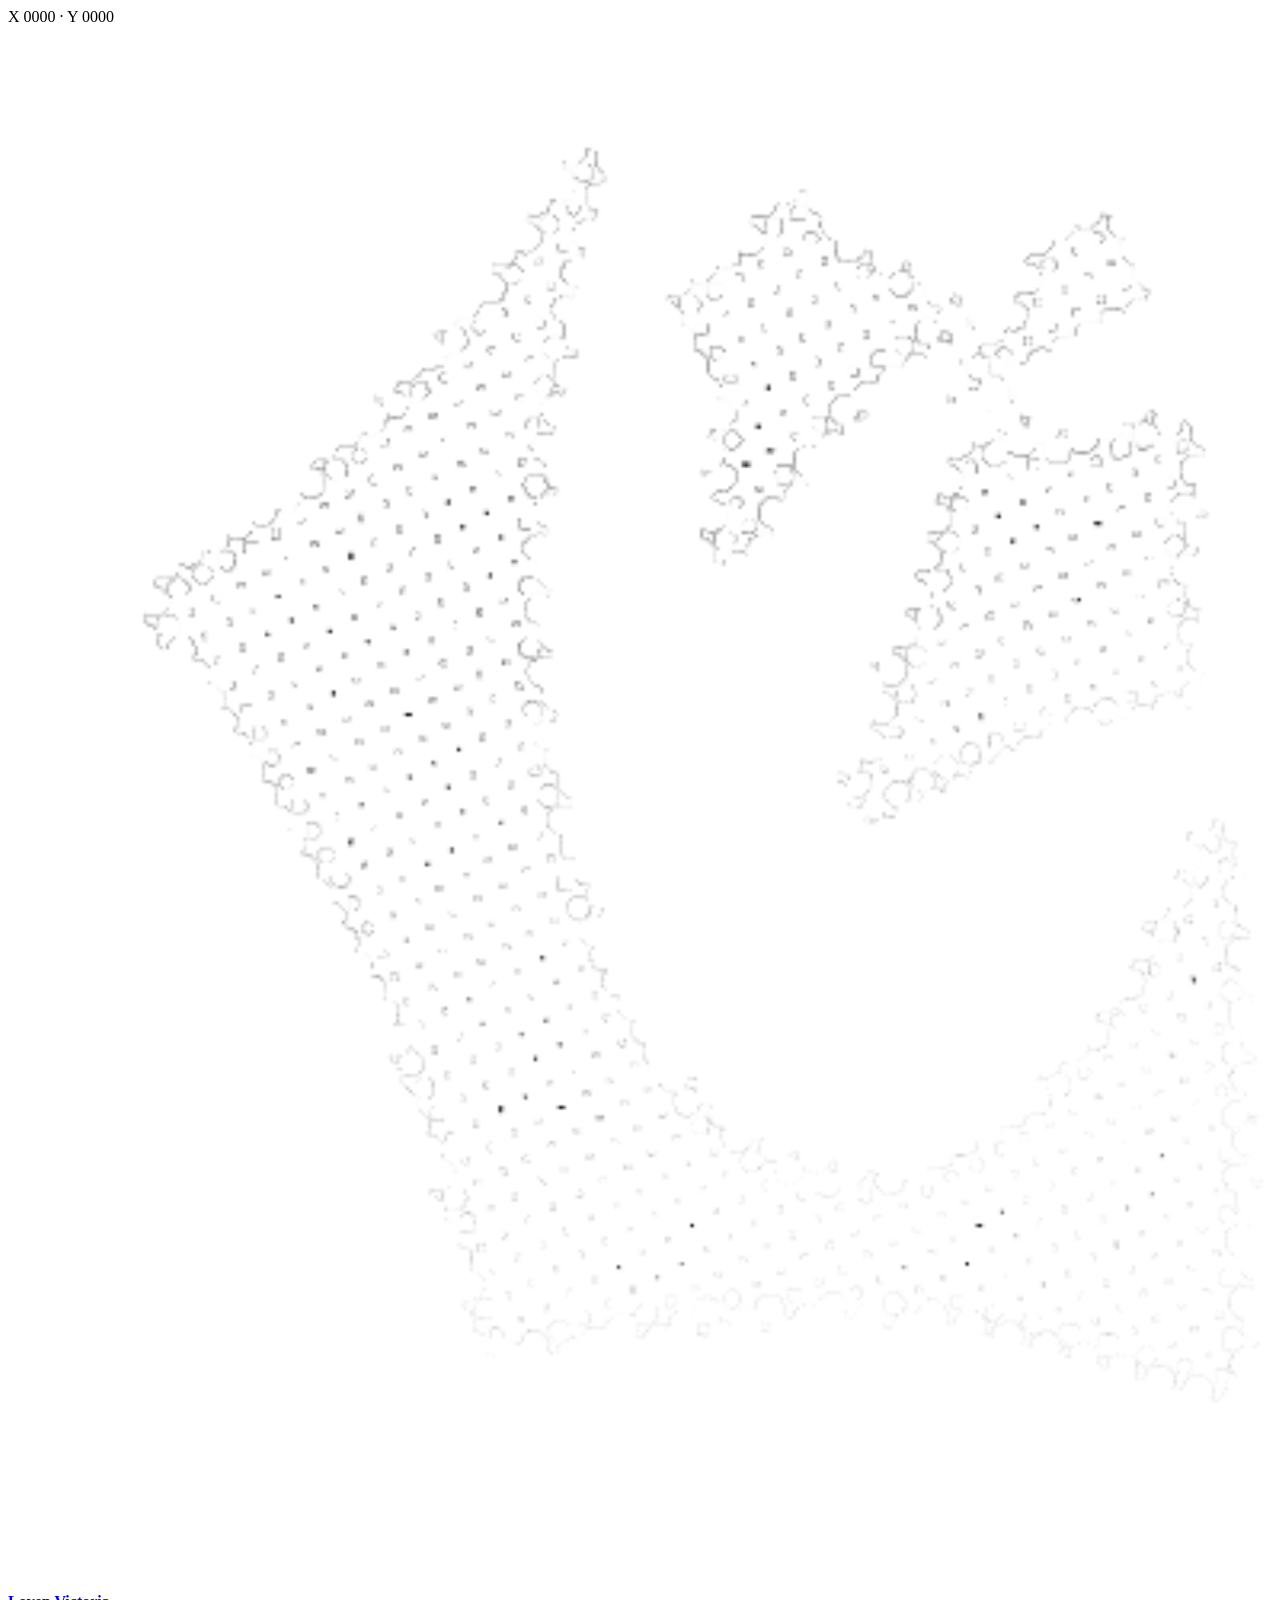
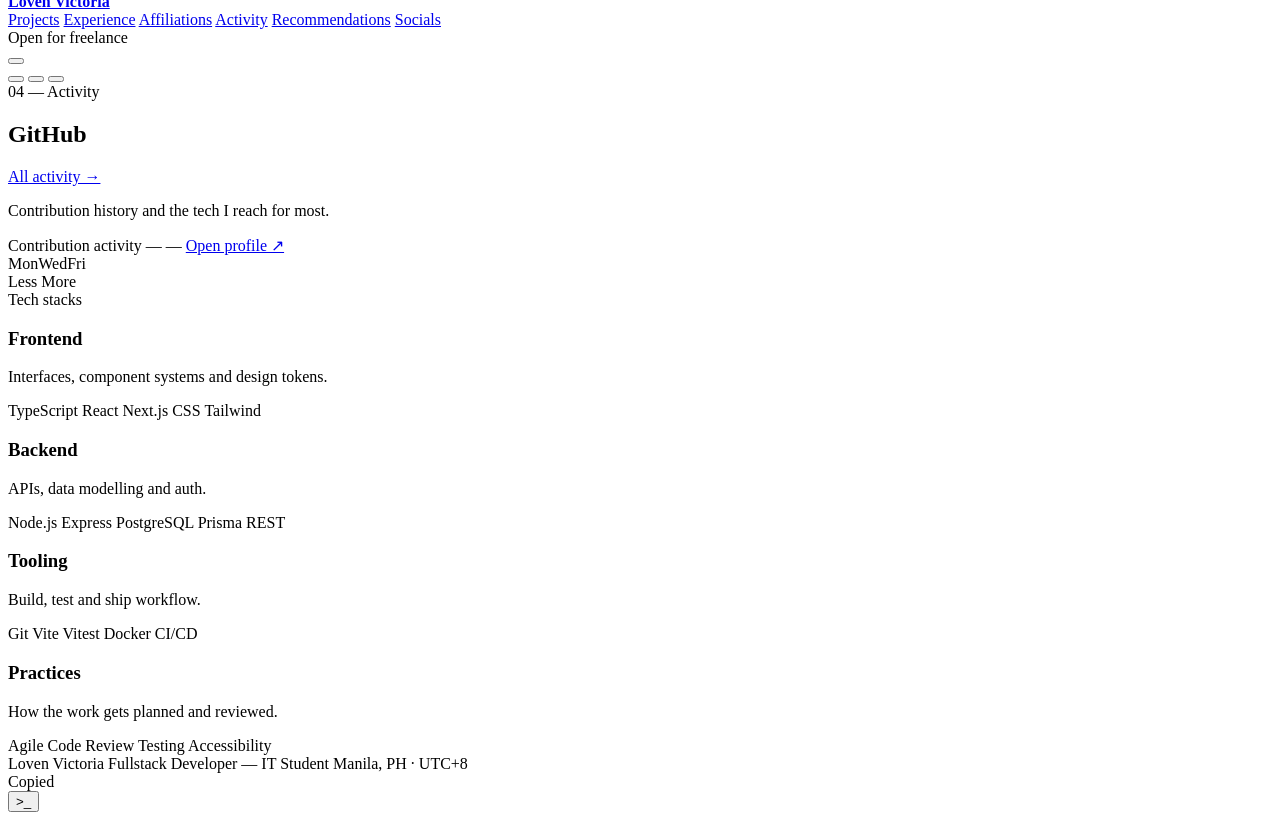
==== html/activity.html @ 8db8407f "lastest update (not stable)" ====
<!DOCTYPE html>
<html lang="en" data-t="dark">
  <head>
    <meta charset="utf-8" />
    <meta name="viewport" content="width=device-width, initial-scale=1, viewport-fit=cover" />
    <title>Activity — Loven Victoria</title>
    <meta name="description" content="GitHub contribution history and the stacks Loven Victoria reaches for." />
    <link
      href="https://fonts.googleapis.com/css2?family=Inter:wght@400;500&family=JetBrains+Mono:wght@400;500;700&family=Syne:wght@400;500;700&display=swap"
      rel="stylesheet"
    />
    <link rel="stylesheet" href="css/main.css" />
  </head>

  <body>
    <!-- Vertical guide lines + cursor crosshair -->
    <div id="gx"></div>
    <div id="gy"></div>
    <div id="ro">X 0000 · Y 0000</div>

    <!-- Sidebar -->
    <aside>
      <a class="brand" href="index.html" data-c aria-label="Home">
        <img class="logo" src="/public/img/logo-dark.png" alt="LogoniLoven">
        <b>Loven Victoria</b>
      </a>

      <nav class="menu" aria-label="Primary">
        <a href="projects.html" data-c><span>Projects</span></a>
        <a href="experience.html" data-c><span>Experience</span></a>
        <a href="affiliations.html" data-c><span>Affiliations</span></a>
        <a href="activity.html" data-c><span>Activity</span></a>
        <a href="recommendations.html" data-c><span>Recommendations</span></a>
        <a href="socials.html" data-c><span>Socials</span></a>
      </nav>

      <div class="side-b">
        <div class="st"><i></i>Open for freelance</div>
        <div class="side-r">
          <button id="mu" class="icon-button" type="button" aria-pressed="false" aria-label="Sound on" title="Sound on"></button>
          <div class="theme-options" role="group" aria-label="Theme">
            <button class="icon-button theme-option" type="button" data-theme="system" aria-pressed="true" aria-label="Use system theme" title="Use system theme"></button>
            <button class="icon-button theme-option" type="button" data-theme="light" aria-pressed="false" aria-label="Use light theme" title="Use light theme"></button>
            <button class="icon-button theme-option" type="button" data-theme="dark" aria-pressed="false" aria-label="Use dark theme" title="Use dark theme"></button>
          </div>
        </div>
      </div>
    </aside>

    <div id="rail"></div>

    <main>
      <div class="v v2"></div>

      <!-- Activity -->
      <section id="activity" class="sec">
        <span class="vt">04 — Activity</span>
        <div class="sec-h">
          <h2>GitHub</h2>
          <a class="al" href="https://github.com/llvss" target="_blank" rel="noopener" data-c>All activity →</a>
        </div>
        <p class="in">
          Contribution history and the tech I reach for most.
        </p>

        <div class="stats" style="padding-left: 0" id="gst"></div>

        <div class="gp">
          <div class="gh">
            <span>Contribution activity — <span id="gt">—</span></span>
            <a href="https://github.com/llvss" target="_blank" rel="noopener" data-c>Open profile ↗</a>
          </div>

          <div class="gs">
            <div class="gi">
              <div class="gm" id="gm"></div>
              <div class="gb">
                <div class="gd">
                  <span></span><span>Mon</span><span></span><span>Wed</span><span></span
                  ><span>Fri</span><span></span>
                </div>
                <div class="gc" id="gc"></div>
              </div>
              <div class="gl">
                <div class="sc">
                  <span class="lb">Less</span>
                  <i class="c"></i>
                  <i class="c l1"></i>
                  <i class="c l2"></i>
                  <i class="c l3"></i>
                  <i class="c l4"></i>
                  <span class="lb">More</span>
                </div>
              </div>
            </div>
          </div>
        </div>

        <div class="pn sk-pn">
          <span class="lb">Tech stacks</span>
          <div id="ts" class="ts">
            <div class="sk">
              <div class="hd">
                <h3>Frontend</h3>
                <p class="dm">Interfaces, component systems and design tokens.</p>
              </div>
              <div class="tg">
                <span class="tag">TypeScript</span>
                <span class="tag">React</span>
                <span class="tag">Next.js</span>
                <span class="tag">CSS</span>
                <span class="tag">Tailwind</span>
              </div>
            </div>

            <div class="sk">
              <div class="hd">
                <h3>Backend</h3>
                <p class="dm">APIs, data modelling and auth.</p>
              </div>
              <div class="tg">
                <span class="tag">Node.js</span>
                <span class="tag">Express</span>
                <span class="tag">PostgreSQL</span>
                <span class="tag">Prisma</span>
                <span class="tag">REST</span>
              </div>
            </div>

            <div class="sk">
              <div class="hd">
                <h3>Tooling</h3>
                <p class="dm">Build, test and ship workflow.</p>
              </div>
              <div class="tg">
                <span class="tag">Git</span>
                <span class="tag">Vite</span>
                <span class="tag">Vitest</span>
                <span class="tag">Docker</span>
                <span class="tag">CI/CD</span>
              </div>
            </div>

            <div class="sk">
              <div class="hd">
                <h3>Practices</h3>
                <p class="dm">How the work gets planned and reviewed.</p>
              </div>
              <div class="tg">
                <span class="tag">Agile</span>
                <span class="tag">Code Review</span>
                <span class="tag">Testing</span>
                <span class="tag">Accessibility</span>
              </div>
            </div>
          </div>
        </div>
      </section>
    </main>
    </main>

    <footer>
      <span>Loven Victoria</span>
      <span>Fullstack Developer — IT Student</span>
      <span>Manila, PH · UTC+8</span>
    </footer>

    <!-- UI overlays -->
    <div id="toast" role="status" aria-live="polite">Copied</div>
    <div id="tip"></div>
    <div id="glow" aria-hidden="true"></div>
    <div id="lens" aria-hidden="true"></div>

    <!-- Terminal -->
    <button
      id="term-launch"
      class="term-launch"
      type="button"
      aria-expanded="false"
      aria-controls="term"
      aria-label="Open terminal"
      title="Open terminal (Ctrl + `)"
    >&gt;_</button>

    <div id="term" class="term" hidden>
      <div class="term-window" role="dialog" aria-label="Terminal" aria-modal="false">
        <div class="term-bar" id="term-bar">
          <div class="term-dots">
            <button class="term-dot r" type="button" data-term="close" aria-label="Close terminal" title="Close">
              <svg viewBox="0 0 12 12" aria-hidden="true"><path d="M2.5 2.5 9.5 9.5M9.5 2.5 2.5 9.5"/></svg>
            </button>
            <button class="term-dot y" type="button" data-term="minimise" aria-label="Minimise terminal" title="Minimise">
              <svg viewBox="0 0 12 12" aria-hidden="true"><path d="M2.5 6h7"/></svg>
            </button>
            <button class="term-dot g" type="button" data-term="zoom" aria-pressed="false" aria-label="Zoom terminal" title="Zoom">
              <svg viewBox="0 0 12 12" aria-hidden="true"><path d="M4 2.5h5.5V8"/><path d="M8 4 3.5 8.5"/></svg>
            </button>
          </div>
          <span class="term-title" id="term-title">loven@loven: ~ — lvsh</span>
          <button class="term-bar-btn" type="button" data-term="clear">clear</button>
        </div>

        <div class="term-screen" id="term-screen" role="log" aria-live="polite" aria-label="Terminal output"></div>

        <form class="term-form" id="term-form" autocomplete="off">
          <label class="term-prompt" id="term-prompt" for="term-input">loven@loven ~ %</label>
          <input
            class="term-input"
            id="term-input"
            type="text"
            name="command"
            spellcheck="false"
            autocomplete="off"
            autocapitalize="off"
            autocorrect="off"
            aria-label="Terminal command"
          />
        </form>
      </div>
    </div>

    <script src="js/main.js"></script>
    <script src="js/terminal.js"></script>
  </body>
</html>
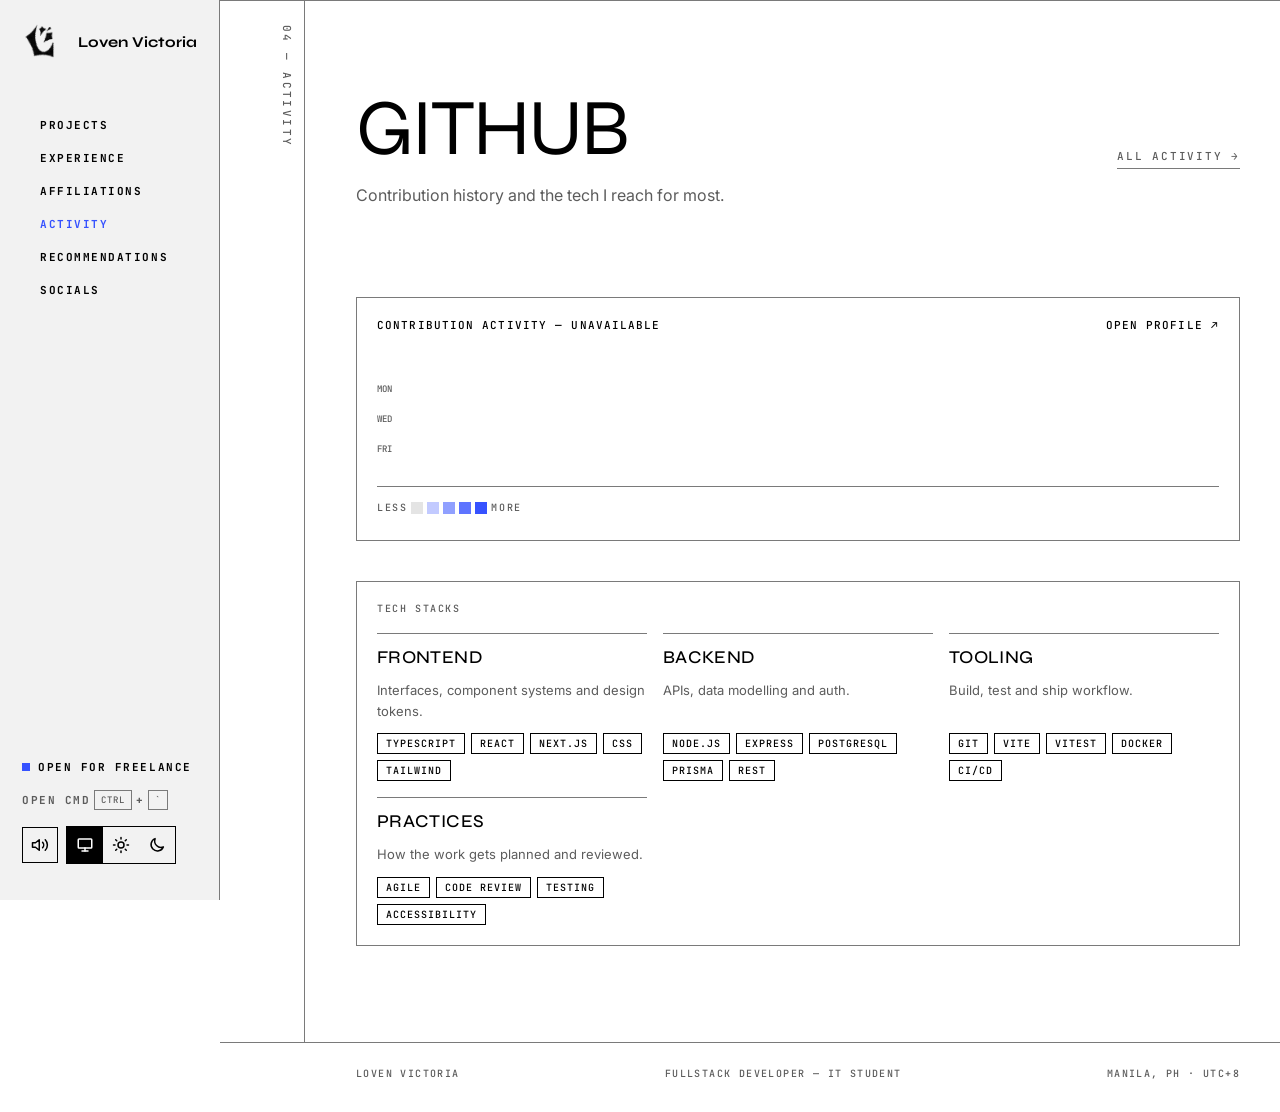
==== commit 8a012d3d: "Latest Update added responsive and other page" ====
--- a/html/activity.html
+++ b/html/activity.html
@@ -9,7 +9,7 @@
       href="https://fonts.googleapis.com/css2?family=Inter:wght@400;500&family=JetBrains+Mono:wght@400;500;700&family=Syne:wght@400;500;700&display=swap"
       rel="stylesheet"
     />
-    <link rel="stylesheet" href="css/main.css" />
+    <link rel="stylesheet" href="/css/main.css" />
   </head>
 
   <body>
@@ -20,7 +20,7 @@
 
     <!-- Sidebar -->
     <aside>
-      <a class="brand" href="index.html" data-c aria-label="Home">
+      <a class="brand" href="/index.html" data-c aria-label="Home">
         <img class="logo" src="/public/img/logo-dark.png" alt="LogoniLoven">
         <b>Loven Victoria</b>
       </a>
@@ -36,6 +36,11 @@
 
       <div class="side-b">
         <div class="st"><i></i>Open for freelance</div>
+
+        <button class="term-open" type="button" aria-expanded="false" aria-controls="term">
+          open cmd <span class="kbd">ctrl</span> + <span class="kbd">`</span>
+        </button>
+
         <div class="side-r">
           <button id="mu" class="icon-button" type="button" aria-pressed="false" aria-label="Sound on" title="Sound on"></button>
           <div class="theme-options" role="group" aria-label="Theme">
@@ -54,6 +59,7 @@
 
       <!-- Activity -->
       <section id="activity" class="sec">
+        <h1 class="vh">Activity — Loven Victoria</h1>
         <span class="vt">04 — Activity</span>
         <div class="sec-h">
           <h2>GitHub</h2>
@@ -100,10 +106,8 @@
           <span class="lb">Tech stacks</span>
           <div id="ts" class="ts">
             <div class="sk">
-              <div class="hd">
-                <h3>Frontend</h3>
-                <p class="dm">Interfaces, component systems and design tokens.</p>
-              </div>
+              <h3>Frontend</h3>
+              <p class="dm">Interfaces, component systems and design tokens.</p>
               <div class="tg">
                 <span class="tag">TypeScript</span>
                 <span class="tag">React</span>
@@ -114,10 +118,8 @@
             </div>
 
             <div class="sk">
-              <div class="hd">
-                <h3>Backend</h3>
-                <p class="dm">APIs, data modelling and auth.</p>
-              </div>
+              <h3>Backend</h3>
+              <p class="dm">APIs, data modelling and auth.</p>
               <div class="tg">
                 <span class="tag">Node.js</span>
                 <span class="tag">Express</span>
@@ -128,10 +130,8 @@
             </div>
 
             <div class="sk">
-              <div class="hd">
-                <h3>Tooling</h3>
-                <p class="dm">Build, test and ship workflow.</p>
-              </div>
+              <h3>Tooling</h3>
+              <p class="dm">Build, test and ship workflow.</p>
               <div class="tg">
                 <span class="tag">Git</span>
                 <span class="tag">Vite</span>
@@ -142,10 +142,8 @@
             </div>
 
             <div class="sk">
-              <div class="hd">
-                <h3>Practices</h3>
-                <p class="dm">How the work gets planned and reviewed.</p>
-              </div>
+              <h3>Practices</h3>
+              <p class="dm">How the work gets planned and reviewed.</p>
               <div class="tg">
                 <span class="tag">Agile</span>
                 <span class="tag">Code Review</span>
@@ -156,7 +154,6 @@
           </div>
         </div>
       </section>
-    </main>
     </main>
 
     <footer>
@@ -172,16 +169,6 @@
     <div id="lens" aria-hidden="true"></div>
 
     <!-- Terminal -->
-    <button
-      id="term-launch"
-      class="term-launch"
-      type="button"
-      aria-expanded="false"
-      aria-controls="term"
-      aria-label="Open terminal"
-      title="Open terminal (Ctrl + `)"
-    >&gt;_</button>
-
     <div id="term" class="term" hidden>
       <div class="term-window" role="dialog" aria-label="Terminal" aria-modal="false">
         <div class="term-bar" id="term-bar">
@@ -219,7 +206,7 @@
       </div>
     </div>
 
-    <script src="js/main.js"></script>
-    <script src="js/terminal.js"></script>
+    <script src="/js/main.js"></script>
+    <script src="/js/terminal.js"></script>
   </body>
 </html>
--- a/css/main.css
+++ b/css/main.css
@@ -0,0 +1,1695 @@
+﻿/* ==========================================================================
+   Tokens
+   ========================================================================== */
+/* Registered as <color> so the palette can actually be interpolated. Without
+   this, a custom property flips instantly and the theme change snaps. */
+@property --bg {
+  syntax: '<color>';
+  inherits: true;
+  initial-value: #000;
+}
+@property --ink {
+  syntax: '<color>';
+  inherits: true;
+  initial-value: #fff;
+}
+@property --dim {
+  syntax: '<color>';
+  inherits: true;
+  initial-value: #8c8c8c;
+}
+@property --line {
+  syntax: '<color>';
+  inherits: true;
+  initial-value: #8f8f8f;
+}
+@property --track-color {
+  syntax: '<color>';
+  inherits: true;
+  initial-value: #161616;
+}
+@property --side {
+  syntax: '<color>';
+  inherits: true;
+  initial-value: #111;
+}
+
+:root {
+  --bg: #000;
+  --ink: #fff;
+  --dim: #8c8c8c;
+  --line: #8f8f8f;
+  --track-color: #161616;
+  --blue: #3652ff;
+  --gutter-narrow: 48px;
+  --gutter-wide: 96px;
+  --sidebar-width: 220px;
+  --content-width: calc(100vw - var(--sidebar-width));
+  --side: #111;
+  --font-display: 'Syne', sans-serif;
+  --font-mono: 'JetBrains Mono', monospace;
+  --font-sans: 'Inter', sans-serif;
+}
+
+[data-t='light'] {
+  --bg: #fff;
+  --ink: #000;
+  --dim: #5c5c5c;
+  --line: #7a7a7a;
+  --track-color: #e4e4e4;
+  --side: #f2f2f2;
+}
+
+/* ==========================================================================
+   Base
+   ========================================================================== */
+/* Visible to screen readers, removed from the visual layout. Used for the
+   per-page <h1> on inner pages, where the large <h2> already carries the
+   visible page title. */
+.vh {
+  position: absolute;
+  width: 1px;
+  height: 1px;
+  margin: -1px;
+  padding: 0;
+  overflow: hidden;
+  clip-path: inset(50%);
+  white-space: nowrap;
+  border: 0;
+}
+* {
+  box-sizing: border-box;
+  margin: 0;
+  padding: 0;
+  border-radius: 0;
+}
+
+html {
+  scroll-behavior: smooth;
+}
+
+@media (prefers-reduced-motion: reduce) {
+  html {
+    scroll-behavior: auto;
+  }
+}
+
+body {
+  padding-left: var(--sidebar-width);
+  background: var(--bg);
+  color: var(--ink);
+  font: 400 16px/1.6 var(--font-sans);
+  overflow-x: hidden;
+}
+
+main {
+  position: relative;
+}
+
+a {
+  color: inherit;
+  text-decoration: none;
+}
+
+button {
+  font: inherit;
+  color: inherit;
+  background: none;
+  border: 0;
+  cursor: pointer;
+}
+
+:focus-visible {
+  outline: 2px solid var(--blue);
+  outline-offset: 2px;
+}
+
+section,
+footer {
+  scroll-margin-top: 0;
+}
+
+/* Vertical guide lines */
+.v {
+  position: absolute;
+  top: 0;
+  bottom: 0;
+  width: 1px;
+  background: var(--line);
+  z-index: 0;
+}
+
+.v2 { left: calc(var(--gutter-wide) - 12px); }
+
+/* ==========================================================================
+   Sidebar (fixed)
+   ========================================================================== */
+aside {
+  position: fixed;
+  left: 0;
+  top: 0;
+  bottom: 0;
+  width: var(--sidebar-width);
+  z-index: 20;
+  background: var(--side);
+  border-right: 1px solid var(--line);
+  padding: 22px 22px 36px;
+  display: flex;
+  flex-direction: column;
+  overflow-y: auto;
+}
+
+.brand {
+  display: flex;
+  align-items: center;
+  gap: 16px;
+}
+
+.mark {
+  width: 40px;
+  height: 40px;
+  flex: none;
+  border: 2px solid var(--ink);
+  display: flex;
+  align-items: center;
+  justify-content: center;
+  font: 700 16px var(--font-display);
+}
+  
+.logo {
+  width: 40px;
+  height: 40px;
+  flex: none;
+}
+
+.brand b {
+  font: 700 15px/1.1 var(--font-display);
+}
+
+.menu {
+  margin-top: 50px;
+  display: flex;
+  flex-direction: column;
+  gap: 8px;
+}
+
+.menu a {
+  display: flex;
+  justify-content: space-between;
+  align-items: center;
+  height: 25px;
+  padding: 0 18px;
+  font: 700 11px var(--font-mono);
+  letter-spacing: 0.14em;
+  text-transform: uppercase;
+}
+
+.menu a:hover {
+  color: var(--blue);
+}
+
+/* Current page, set by spy() in main.js. */
+.menu a.on,
+.mnav-list a.on {
+  color: var(--blue);
+}
+
+.side-b {
+  margin-top: auto;
+  display: flex;
+  flex-direction: column;
+  gap: 16px;
+}
+
+.st {
+  display: flex;
+  align-items: center;
+  gap: 8px;
+  font: 700 11px var(--font-mono);
+  letter-spacing: 0.14em;
+  text-transform: uppercase;
+}
+
+.st i {
+  width: 8px;
+  height: 8px;
+  background: var(--blue);
+}
+
+.side-r {
+  display: flex;
+  align-items: center;
+  gap: 8px;
+}
+
+.theme-options {
+  display: flex;
+  border: 1px solid var(--ink);
+}
+
+.theme-options .icon-button {
+  border: 0;
+}
+
+/* .theme-option + .theme-option {
+  border-left: 1px solid var(--ink);
+} */
+
+.icon-button {
+  width: 36px;
+  height: 36px;
+  border: 1px solid var(--ink);
+  display: grid;
+  place-items: center;
+  flex: none;
+}
+
+.icon-button:hover,
+.icon-button:focus-visible {
+  background: var(--ink);
+  color: var(--bg);
+}
+
+.theme-option.is-active {
+  background: var(--ink);
+  color: var(--bg);
+}
+
+.icon-button svg {
+  width: 18px;
+  height: 18px;
+  fill: none;
+  stroke: currentColor;
+  stroke-linecap: round;
+  stroke-linejoin: round;
+  stroke-width: 2;
+}
+
+/* ==========================================================================
+   Overlays: progress rail, crosshair, readout, toast
+   ========================================================================== */
+#rail {
+  position: fixed;
+  top: 0;
+  left: var(--sidebar-width);
+  right: 0;
+  height: 2px;
+  background: var(--blue);
+  z-index: 21;
+  transform: scaleX(0);
+  transform-origin: left;
+}
+
+#gx,
+#gy {
+  position: fixed;
+  background: var(--blue);
+  z-index: 15;
+  pointer-events: none;
+  display: none;
+}
+
+#gx {
+  left: 0;
+  right: 0;
+  height: 1px;
+}
+
+#gy {
+  top: 0;
+  bottom: 0;
+  width: 1px;
+}
+
+#ro {
+  position: fixed;
+  left: calc(var(--sidebar-width) + 24px);
+  bottom: 14px;
+  z-index: 16;
+  font: 500 10px var(--font-mono);
+  letter-spacing: 0.1em;
+  color: var(--dim);
+  display: none;
+}
+
+#toast {
+  position: fixed;
+  right: 24px;
+  bottom: 24px;
+  z-index: 50;
+  background: var(--ink);
+  color: var(--bg);
+  padding: 14px 20px;
+  font: 700 11px var(--font-mono);
+  letter-spacing: 0.1em;
+  text-transform: uppercase;
+  display: none;
+}
+
+#toast.show {
+  display: block;
+}
+
+/* ==========================================================================
+   Shared components
+   ========================================================================== */
+.b {
+  display: inline-block;
+  border: 1px solid var(--ink);
+  background: var(--bg);
+  color: var(--ink);
+  padding: 14px 22px;
+  font: 500 12px var(--font-mono);
+  letter-spacing: 0.12em;
+  text-transform: uppercase;
+}
+
+.b:hover {
+  background: var(--ink);
+  color: var(--bg);
+}
+
+.b.p {
+  background: var(--blue);
+  border-color: var(--blue);
+  color: #fff;
+}
+
+.b.p:hover {
+  background: var(--ink);
+  border-color: var(--ink);
+  color: var(--bg);
+}
+
+.tag {
+  display: inline-block;
+  border: 1px solid currentColor;
+  padding: 3px 8px;
+  font: 500 10px var(--font-mono);
+  letter-spacing: 0.1em;
+  text-transform: uppercase;
+}
+
+.lb {
+  font: 500 10px var(--font-mono);
+  letter-spacing: 0.16em;
+  text-transform: uppercase;
+  color: var(--dim);
+}
+
+/* ==========================================================================
+   Hero
+   ========================================================================== */
+#home {
+  position: relative;
+  min-height: 100vh;
+  padding-top: 0;
+  display: flex;
+  flex-direction: column;
+  /* The hero is a single bottom-anchored block, so the page height (and every
+     section below it) is unchanged from the previous two-block layout. */
+  justify-content: flex-end;
+  z-index: 1;
+}
+
+#dz {
+  position: absolute;
+  right: 0;
+  top: 0;
+  width: 58%;
+  height: 100%;
+  z-index: 0;
+}
+
+.bot {
+  position: relative;
+  z-index: 2;
+  padding: 0 0 0 40px;
+}
+
+.name {
+  width: fit-content;
+  font: 400 clamp(44px, calc(var(--content-width) * 0.094), 140px) / 1 var(--font-display);
+  text-transform: uppercase;
+  letter-spacing: -0.025em;
+}
+
+.sub {
+  margin: 6px 0 12px 4px;
+  font: 500 12px var(--font-mono);
+  letter-spacing: 0.16em;
+}
+
+.sub a:hover {
+  text-decoration: underline;
+}
+
+/* Hero description, sitting under the subtitle. */
+.desc {
+  margin: 0 0 26px 4px;
+  font-size: 17px;
+  max-width: 38ch;
+  color: var(--dim);
+}
+
+.desc strong {
+  color: var(--ink);
+  font-weight: 500;
+}
+
+.row {
+  display: flex;
+  gap: 12px;
+  flex-wrap: wrap;
+  margin-left: 2px;
+}
+
+.stats {
+  position: relative;
+  display: flex;
+  padding: 0 0 0 40px;
+  margin: 48px 0 0;
+  overflow-x: auto;
+  padding-bottom: 1px;
+}
+
+.stats::before {
+  content: '';
+  position: absolute;
+  left: 0;
+  right: 0;
+  top: 50%;
+  height: 1px;
+  background: var(--line);
+}
+
+.stat {
+  position: relative;
+  background: var(--bg);
+  border: 1px solid var(--line);
+  padding: 12px 22px;
+  margin-right: 16px;
+  min-width: 126px;
+  flex: none;
+}
+
+.stat b {
+  display: block;
+  font: 500 30px/1.1 var(--font-display);
+}
+
+.stat span {
+  font: 500 9px var(--font-mono);
+  letter-spacing: 0.16em;
+  text-transform: uppercase;
+  color: var(--dim);
+}
+
+#home .stats {
+  margin-left: -40px;
+  padding-left: 80px;
+  margin-bottom: 32px;
+}
+
+/* ==========================================================================
+   Sections
+   ========================================================================== */
+.sec {
+  position: relative;
+  z-index: 1;
+  border-top: 1px solid var(--line);
+  padding: 88px 40px 96px calc(var(--gutter-wide) + 40px);
+}
+
+.vt {
+  position: absolute;
+  top: 24px;
+  left: calc(var(--gutter-narrow) + 12px);
+  writing-mode: vertical-rl;
+  font: 500 11px var(--font-mono);
+  letter-spacing: 0.22em;
+  text-transform: uppercase;
+  color: var(--dim);
+}
+
+h2 {
+  font: 400 clamp(40px, calc(var(--content-width) * 0.075), 104px) / 1 var(--font-display);
+  text-transform: uppercase;
+  letter-spacing: -0.025em;
+}
+
+.in {
+  margin: 14px 0 44px;
+  max-width: 52ch;
+  color: var(--dim);
+}
+
+/* Section header row: title on the left, "view all" text link on the right */
+.sec-h {
+  display: flex;
+  align-items: flex-end;
+  justify-content: space-between;
+  gap: 24px;
+  flex-wrap: wrap;
+}
+
+.al {
+  flex: none;
+  display: inline-block;
+  border-bottom: 1px solid var(--line);
+  padding-bottom: 5px;
+  font: 500 11px var(--font-mono);
+  letter-spacing: 0.16em;
+  text-transform: uppercase;
+  color: var(--dim);
+  white-space: nowrap;
+  transition: color 0.2s, border-color 0.2s;
+}
+
+.al:hover,
+.al:focus-visible {
+  color: var(--ink);
+  border-color: var(--ink);
+}
+
+/* ==========================================================================
+   Projects (bento)
+   ========================================================================== */
+.bx {
+  position: relative;
+  background: var(--bg);
+  border: 1px solid var(--line);
+  padding: 20px;
+  display: flex;
+  flex-direction: column;
+  gap: 10px;
+}
+
+.bx:hover {
+  background: var(--ink);
+  color: var(--bg);
+}
+
+.bx .mt {
+  display: flex;
+  justify-content: space-between;
+  font: 500 10px var(--font-mono);
+  letter-spacing: 0.16em;
+}
+
+.bx h3 {
+  font: 500 22px/1.1 var(--font-display);
+  text-transform: uppercase;
+  letter-spacing: 0.02em;
+}
+
+.bx p {
+  font-size: 14px;
+  opacity: 0.8;
+}
+
+.bx img {
+  width: 100%;
+  height: 220px;
+  object-fit: cover;
+  object-position: top;
+}
+
+.big {
+  flex: 1;
+  margin-top: auto;
+  font: 400 clamp(90px, calc(var(--content-width) * 0.15), 220px) / 0.85 var(--font-display);
+  -webkit-text-stroke: 1px currentColor;
+  color: transparent;
+  display: flex;
+  align-items: flex-end;
+}
+
+.sm .big {
+  display: none;
+}
+
+.tg {
+  display: flex;
+  gap: 6px;
+  flex-wrap: wrap;
+}
+
+.lk {
+  display: flex;
+  gap: 16px;
+  font: 500 11px var(--font-mono);
+  letter-spacing: 0.12em;
+  text-transform: uppercase;
+}
+
+.lk a:hover {
+  text-decoration: underline;
+}
+
+.bento {
+  display: grid;
+  grid-template-columns: 7fr 5fr;
+  gap: 16px;
+}
+
+.lg2 {
+  min-height: 560px;
+}
+
+.col {
+  display: grid;
+  gap: 16px;
+  grid-template-rows: auto auto;
+}
+
+/* The full Projects listing. Uses the same ruled-row pattern as Affiliations
+   (.ls + .pj) rather than cards, so all ten entries read as one even list:
+   the row height is driven by the content, and every column stays aligned
+   across rows because the grid columns are shared. */
+.pj {
+  display: grid;
+  grid-template-columns: 72px minmax(0, 1fr) minmax(0, 1.3fr) auto;
+  gap: 24px;
+  align-items: baseline;
+  border-top: 1px solid var(--line);
+  padding: 26px 16px;
+  margin: 0 -16px;
+}
+
+.pj:hover {
+  background: var(--ink);
+  color: var(--bg);
+}
+
+/* .tag draws its border with currentColor, so recolouring the text is enough
+   to flip the whole chip on hover. */
+.pj:hover .dm,
+.pj:hover .y,
+.pj:hover .tag {
+  color: var(--bg);
+}
+
+.pj .n {
+  font: 400 40px/1 var(--font-display);
+  -webkit-text-stroke: 1px currentColor;
+  color: transparent;
+}
+
+.pj h3 {
+  font: 500 22px/1.15 var(--font-display);
+  text-transform: uppercase;
+}
+
+.pj .dm {
+  font-size: 14px;
+}
+
+.pj .y {
+  font: 500 12px var(--font-mono);
+  letter-spacing: 0.12em;
+  color: var(--dim);
+}
+
+/* Tags live in their own column so they line up down the whole list. */
+.pj .tg {
+  align-self: start;
+}
+
+.pair {
+  display: grid;
+  grid-template-columns: 1fr 1fr;
+  gap: 16px;
+}
+
+/* ==========================================================================
+   Affiliations
+   ========================================================================== */
+.ls {
+  border-bottom: 1px solid var(--line);
+}
+
+.af {
+  display: grid;
+  grid-template-columns: 72px 1.1fr 1.4fr auto;
+  gap: 24px;
+  align-items: baseline;
+  border-top: 1px solid var(--line);
+  padding: 26px 16px;
+  margin: 0 -16px;
+}
+
+.af:hover {
+  background: var(--ink);
+  color: var(--bg);
+}
+
+.af:hover .dm {
+  color: var(--bg);
+}
+
+.af .n {
+  font: 400 40px/1 var(--font-display);
+  -webkit-text-stroke: 1px currentColor;
+  color: transparent;
+}
+
+.af h3 {
+  font: 500 24px/1.1 var(--font-display);
+  text-transform: uppercase;
+}
+
+.dm {
+  color: var(--dim);
+  font-size: 14px;
+}
+
+/* ==========================================================================
+   GitHub activity
+   ========================================================================== */
+.gp {
+  border: 1px solid var(--line);
+  padding: 20px;
+  margin-top: 40px;
+  background: var(--bg);
+}
+
+.gh {
+  display: flex;
+  justify-content: space-between;
+  gap: 12px;
+  flex-wrap: wrap;
+  margin-bottom: 16px;
+  font: 500 11px var(--font-mono);
+  letter-spacing: 0.1em;
+  text-transform: uppercase;
+}
+
+.gs {
+  overflow-x: auto;
+  padding-bottom: 6px;
+}
+
+.gi {
+  min-width: 860px;
+}
+
+.gm {
+  display: grid;
+  grid-auto-flow: column;
+  grid-auto-columns: 15px;
+  margin-left: 36px;
+  margin-bottom: 6px;
+  height: 14px;
+}
+
+.gm span {
+  font: 500 9px var(--font-mono);
+  color: var(--dim);
+  text-transform: uppercase;
+  white-space: nowrap;
+}
+
+.gb {
+  display: flex;
+  gap: 8px;
+}
+
+.gd {
+  display: grid;
+  grid-template-rows: repeat(7, 12px);
+  gap: 3px;
+  width: 28px;
+}
+
+.gd span {
+  font: 500 9px/12px var(--font-mono);
+  color: var(--dim);
+  text-transform: uppercase;
+}
+
+.gc {
+  display: grid;
+  grid-auto-flow: column;
+  grid-template-rows: repeat(7, 12px);
+  grid-auto-columns: 12px;
+  gap: 3px;
+}
+
+.c {
+  width: 12px;
+  height: 12px;
+  background: var(--track-color);
+}
+
+.c.l1,
+.c.l2,
+.c.l3,
+.c.l4 {
+  background: var(--blue);
+}
+
+.c.l1 { opacity: 0.3; }
+.c.l2 { opacity: 0.55; }
+.c.l3 { opacity: 0.8; }
+
+.c.e {
+  background: none;
+}
+
+.c:not(.e):hover {
+  outline: 1px solid var(--ink);
+}
+
+.gl {
+  display: flex;
+  justify-content: space-between;
+  align-items: center;
+  flex-wrap: wrap;
+  gap: 12px;
+  margin-top: 16px;
+  padding-top: 14px;
+  border-top: 1px solid var(--line);
+}
+
+.sc {
+  display: flex;
+  gap: 4px;
+  align-items: center;
+}
+
+#tip {
+  position: fixed;
+  z-index: 60;
+  pointer-events: none;
+  background: var(--ink);
+  color: var(--bg);
+  font: 700 10px var(--font-mono);
+  padding: 6px 10px;
+  white-space: nowrap;
+  display: none;
+  transform: translate(-50%, -140%);
+}
+
+/* ==========================================================================
+   Tech stacks
+   ========================================================================== */
+.sk-pn {
+  margin-top: 40px;
+}
+
+.ts {
+  display: grid;
+  grid-template-columns: repeat(auto-fit, minmax(220px, 1fr));
+  gap: 16px;
+}
+
+.sk {
+  display: flex;
+  flex-direction: column;
+  gap: 12px;
+  border-top: 1px solid var(--line);
+  padding-top: 14px;
+}
+
+.sk h3 {
+  font: 500 18px/1.1 var(--font-display);
+  text-transform: uppercase;
+  letter-spacing: 0.02em;
+}
+
+.sk .dm {
+  font-size: 13px;
+}
+
+.sk .tg {
+  margin-top: auto;
+}
+
+/* ==========================================================================
+   Experience
+   ========================================================================== */
+.ex {
+  display: grid;
+  grid-template-columns: 160px 1fr 1.3fr;
+  gap: 24px;
+  align-items: baseline;
+  border-top: 1px solid var(--line);
+  padding: 26px 16px;
+  margin: 0 -16px;
+}
+
+.ex:hover {
+  background: var(--ink);
+  color: var(--bg);
+}
+
+.ex:hover .dm {
+  color: var(--bg);
+}
+
+.ex .y {
+  font: 500 12px var(--font-mono);
+  letter-spacing: 0.12em;
+  color: var(--dim);
+}
+
+.ex:hover .y {
+  color: var(--bg);
+}
+
+.ex h3 {
+  font: 500 22px/1.15 var(--font-display);
+  text-transform: uppercase;
+}
+
+.ex .dm {
+  font-size: 14px;
+}
+
+/* ==========================================================================
+   Recommendations
+   ========================================================================== */
+.rc-grid {
+  display: grid;
+  grid-template-columns: repeat(auto-fit, minmax(260px, 1fr));
+  gap: 16px;
+}
+
+.rc {
+  display: flex;
+  flex-direction: column;
+  gap: 8px;
+  border: 1px solid var(--line);
+  background: var(--bg);
+  padding: 20px;
+}
+
+.rc .av {
+  width: 56px;
+  height: 56px;
+  flex: none;
+  object-fit: cover;
+  margin-bottom: 6px;
+}
+
+/* Placeholder for a photo that has not been added yet */
+.av.ph {
+  background: var(--track-color);
+  border: 1px dashed var(--line);
+}
+
+.rc h3 {
+  font: 500 20px/1.15 var(--font-display);
+  text-transform: uppercase;
+}
+
+.rc .dm {
+  font-size: 12px;
+}
+
+.rc blockquote {
+  margin-top: 8px;
+  padding-top: 12px;
+  border-top: 1px solid var(--line);
+  font-size: 15px;
+  line-height: 1.55;
+}
+
+.rc blockquote::before {
+  content: '\201C';
+  display: block;
+  font: 400 40px/0.6 var(--font-display);
+  color: var(--dim);
+  margin-bottom: 6px;
+}
+
+.pn {
+  border: 1px solid var(--line);
+  padding: 20px;
+  background: var(--bg);
+}
+
+.pn > .lb {
+  display: block;
+  margin-bottom: 18px;
+}
+
+/* ==========================================================================
+   Socials + CTA
+   ========================================================================== */
+.so {
+  display: flex;
+  justify-content: space-between;
+  align-items: baseline;
+  gap: 16px;
+  text-align: left;
+  border-top: 1px solid var(--line);
+  padding: 18px 16px;
+  margin: 0 -16px;
+  width: calc(100% + 32px);
+  font: 400 clamp(28px, calc(var(--content-width) * 0.054), 72px) / 1.05 var(--font-display);
+  text-transform: uppercase;
+}
+
+.so span {
+  font: 500 11px var(--font-mono);
+  letter-spacing: 0.12em;
+  text-transform: none;
+}
+
+.so:hover {
+  background: var(--ink);
+  color: var(--bg);
+}
+
+.cta {
+  display: flex;
+  justify-content: space-between;
+  align-items: center;
+  flex-wrap: wrap;
+  gap: 24px;
+  border: 1px solid var(--line);
+  background: var(--bg);
+  padding: 28px;
+  margin-top: 40px;
+}
+
+.cta h3 {
+  font: 500 clamp(22px, calc(var(--content-width) * 0.03), 34px) / 1.1 var(--font-display);
+  text-transform: uppercase;
+  margin-bottom: 6px;
+}
+
+.cta p {
+  color: var(--dim);
+  max-width: 46ch;
+}
+
+/* ==========================================================================
+   Footer
+   ========================================================================== */
+footer {
+  position: relative;
+  z-index: 1;
+  border-top: 1px solid var(--line);
+  padding: 24px 40px 32px calc(var(--gutter-wide) + 40px);
+  display: flex;
+  justify-content: space-between;
+  flex-wrap: wrap;
+  gap: 12px;
+  font: 500 10px var(--font-mono);
+  letter-spacing: 0.14em;
+  text-transform: uppercase;
+  color: var(--dim);
+}
+
+/* ==========================================================================
+   Cursor glow + name lens
+   ========================================================================== */
+#glow {
+  position: fixed;
+  left: 0;
+  top: 0;
+  width: 560px;
+  height: 560px;
+  z-index: 24;
+  pointer-events: none;
+  opacity: 0;
+  transition: opacity 0.5s;
+  background: radial-gradient(
+    circle,
+    rgba(54, 82, 255, 0.26) 0,
+    rgba(54, 82, 255, 0.12) 32%,
+    rgba(54, 82, 255, 0) 68%
+  );
+  mix-blend-mode: screen;
+  will-change: transform;
+}
+
+[data-t='light'] #glow {
+  mix-blend-mode: normal;
+  background: radial-gradient(
+    circle,
+    rgba(54, 82, 255, 0.16) 0,
+    rgba(54, 82, 255, 0.07) 32%,
+    rgba(54, 82, 255, 0) 68%
+  );
+}
+
+#lens {
+  position: fixed;
+  left: 0;
+  top: 0;
+  width: 190px;
+  height: 190px;
+  border-radius: 50%;
+  z-index: 25;
+  pointer-events: none;
+  visibility: hidden;
+  -webkit-backdrop-filter: invert(1);
+  backdrop-filter: invert(1);
+  box-shadow:
+    0 0 0 1px rgba(120, 150, 255, 0.55),
+    0 0 26px 4px rgba(54, 82, 255, 0.5),
+    0 0 72px 14px rgba(54, 82, 255, 0.24);
+  will-change: transform;
+}
+
+/* ==========================================================================
+   Theme morph
+   The palette is declared as animatable <color> above, so switching theme
+   interpolates every colour instead of snapping. Nothing fades out, so the
+   page never blanks or flashes.
+   ========================================================================== */
+@media (prefers-reduced-motion: no-preference) {
+  :root {
+    transition:
+      --bg 420ms ease,
+      --ink 420ms ease,
+      --dim 420ms ease,
+      --line 420ms ease,
+      --track-color 420ms ease,
+      --side 420ms ease;
+  }
+}
+
+/* ==========================================================================
+   Mobile menu
+   --------------------------------------------------------------------------
+   Below 900px the sidebar is replaced by a slim top bar with a hamburger, and
+   the links move into a full-screen drawer. Markup for the bar and the drawer
+   is built by main.js from the sidebar itself, so this file only styles it.
+   ========================================================================== */
+.mbar {
+  display: none;
+}
+
+.mbar-bar {
+  display: flex;
+  align-items: center;
+  justify-content: space-between;
+  gap: 16px;
+  height: 56px;
+  padding: 0 20px;
+  border-bottom: 1px solid var(--line);
+  flex: none;
+}
+
+.mbar-bar b {
+  font: 700 15px/1.1 var(--font-display);
+}
+
+/* The hamburger and the drawer's close button share one icon-button look. */
+.mnav-icon {
+  width: 36px;
+  height: 36px;
+  flex: none;
+}
+
+.mnav-icon svg {
+  width: 20px;
+  height: 20px;
+  fill: none;
+  stroke: currentColor;
+  stroke-width: 1.6;
+  stroke-linecap: round;
+}
+
+/* The drawer is full-bleed and sits above everything, so it is hidden with
+   `visibility` rather than just opacity: that keeps it out of the tab order and
+   the accessibility tree while closed, and stops it swallowing clicks. */
+#mnav {
+  position: fixed;
+  inset: 0;
+  z-index: 60;
+  display: flex;
+  flex-direction: column;
+  background: var(--bg);
+  opacity: 0;
+  visibility: hidden;
+  transition: opacity 0.3s ease, visibility 0s linear 0.3s;
+}
+
+#mnav.is-open {
+  opacity: 1;
+  visibility: visible;
+  transition: opacity 0.3s ease;
+}
+
+/* Desktop keeps the full-height sidebar, so the drawer is never shown. */
+@media (min-width: 901px) {
+  #mnav {
+    display: none;
+  }
+}
+
+/* Each group fades up in sequence once the panel is open, so the links arrive
+   instead of appearing all at once. */
+#mnav .mnav-group {
+  opacity: 0;
+  transform: translateY(12px);
+  transition: opacity 0.45s ease, transform 0.45s cubic-bezier(0.16, 1, 0.3, 1);
+}
+
+#mnav.is-open .mnav-group {
+  opacity: 1;
+  transform: none;
+}
+
+.mnav-body {
+  flex: 1;
+  min-height: 0;
+  overflow-y: auto;
+  padding: 8px 20px 40px;
+  display: flex;
+  flex-direction: column;
+}
+
+.mnav-list {
+  display: flex;
+  flex-direction: column;
+}
+
+.mnav-list a {
+  display: flex;
+  align-items: baseline;
+  justify-content: space-between;
+  gap: 16px;
+  padding: 18px 0;
+  border-bottom: 1px solid var(--line);
+  font: 700 clamp(22px, 7vw, 30px) / 1.1 var(--font-display);
+  text-transform: uppercase;
+  letter-spacing: 0.01em;
+}
+
+.mnav-list a:hover,
+.mnav-list a:focus-visible {
+  color: var(--blue);
+}
+
+.mnav-list a span {
+  font: 500 11px var(--font-mono);
+  letter-spacing: 0.16em;
+  color: var(--dim);
+}
+
+.mnav-foot {
+  margin-top: auto;
+  padding-top: 32px;
+  display: flex;
+  flex-direction: column;
+  gap: 20px;
+}
+
+@media (prefers-reduced-motion: reduce) {
+  #mnav,
+  #mnav .mnav-group {
+    transition: none;
+  }
+}
+
+/* ==========================================================================
+   Terminal
+   ========================================================================== */
+/* Terminal opener — a quiet text link in the sidebar, not a floating button */
+.term-open {
+  display: flex;
+  align-items: center;
+  gap: 4px;
+  font: 700 11px var(--font-mono);
+  letter-spacing: 0.14em;
+  text-transform: uppercase;
+  color: var(--dim);
+  text-align: left;
+  transition: color 0.2s;
+}
+
+.term-open .kbd {
+  font: 500 9px var(--font-mono);
+  letter-spacing: 0.1em;
+  color: var(--dim);
+  border: 1px solid var(--line);
+  padding: 3px 6px;
+  white-space: nowrap;
+}
+
+/* The window is a full-viewport scrim; .term-window is the draggable panel
+   inside it, so clicking anywhere off the panel dismisses the terminal. */
+.term {
+  display: none;
+  position: fixed;
+  inset: 0;
+  z-index: 46;
+  background: rgba(0, 0, 0, 0.35);
+  padding: 24px;
+  justify-content: flex-end;
+  align-items: flex-end;
+}
+
+.term[hidden] {
+  display: none;
+}
+
+.term.is-open {
+  display: flex;
+}
+
+.term-window {
+  position: relative;
+  width: min(580px, 100%);
+  height: min(430px, 100%);
+  display: flex;
+  flex-direction: column;
+  background: var(--bg);
+  border: 1px solid var(--ink);
+  box-shadow: 0 26px 60px rgba(0, 0, 0, 0.45);
+  font: 400 12.5px/1.55 var(--font-mono);
+  transform-origin: bottom right;
+  transition: transform 0.22s ease, opacity 0.22s ease;
+}
+
+.term.is-open .term-window {
+  transform: translateY(0) scale(1);
+  opacity: 1;
+}
+
+.term.is-dragging .term-window,
+.term.is-dragging .term-bar {
+  cursor: grabbing;
+}
+
+.term.is-minimised .term-window {
+  transform: translateY(70%) scale(0.86);
+  opacity: 0;
+}
+
+/* The green light zooms the panel to fill the scrim. */
+.term.is-zoomed .term-window {
+  width: 100%;
+  height: 100%;
+}
+
+/* Title bar with the macOS traffic lights */
+.term-bar {
+  display: flex;
+  align-items: center;
+  gap: 8px;
+  padding: 0 12px;
+  height: 34px;
+  flex: none;
+  background: var(--side);
+  border-bottom: 1px solid var(--line);
+  cursor: grab;
+  user-select: none;
+  touch-action: none;
+}
+
+.term-dots {
+  display: flex;
+  gap: 8px;
+  flex: none;
+}
+
+.term-dot {
+  width: 12px;
+  height: 12px;
+  border-radius: 50%;
+  border: 1px solid rgba(0, 0, 0, 0.25);
+  display: grid;
+  place-items: center;
+  padding: 0;
+}
+
+.term-dot svg {
+  width: 7px;
+  height: 7px;
+  stroke: rgba(0, 0, 0, 0.55);
+  stroke-width: 2.5;
+  stroke-linecap: round;
+  fill: none;
+  opacity: 0;
+  transition: opacity 0.12s;
+}
+
+.term-dots:hover .term-dot svg {
+  opacity: 1;
+}
+
+.term-dot.r { background: #ff5f57; }
+.term-dot.y { background: #febc2e; }
+.term-dot.g { background: #28c840; }
+
+.term-title {
+  flex: 1;
+  text-align: center;
+  font: 500 11px var(--font-mono);
+  color: var(--dim);
+  white-space: nowrap;
+  overflow: hidden;
+  text-overflow: ellipsis;
+}
+
+.term-bar-btn {
+  flex: none;
+  padding: 3px 8px;
+  border: 1px solid var(--line);
+  font: 500 9px var(--font-mono);
+  letter-spacing: 0.12em;
+  text-transform: uppercase;
+  color: var(--dim);
+}
+
+.term-bar-btn:hover {
+  color: var(--bg);
+  background: var(--ink);
+  border-color: var(--ink);
+}
+
+/* Scrollback */
+.term-screen {
+  flex: 1;
+  min-height: 0;
+  overflow-y: auto;
+  padding: 14px 14px 6px;
+  scrollbar-width: thin;
+}
+
+.term-screen::-webkit-scrollbar {
+  width: 8px;
+}
+
+.term-screen::-webkit-scrollbar-thumb {
+  background: var(--line);
+}
+
+.term-line {
+  white-space: pre-wrap;
+  word-break: break-word;
+  color: var(--ink);
+}
+
+.term-echo .term-user {
+  color: var(--blue);
+}
+
+.term-echo .term-cmd {
+  color: var(--ink);
+  margin-left: 8px;
+}
+
+.term-dim { color: var(--dim); }
+.term-strong { color: var(--ink); font-weight: 700; }
+.term-accent { color: var(--blue); }
+.term-dir { color: var(--blue); }
+.term-file { color: var(--ink); }
+.term-error { color: #ff5f57; }
+
+[data-t='light'] .term-error { color: #d1293d; }
+
+/* Prompt row */
+.term-form {
+  flex: none;
+  display: flex;
+  align-items: center;
+  gap: 8px;
+  padding: 10px 14px;
+  border-top: 1px solid var(--line);
+}
+
+.term-prompt {
+  flex: none;
+  color: var(--blue);
+  white-space: nowrap;
+}
+
+.term-input {
+  flex: 1;
+  min-width: 0;
+  font: inherit;
+  color: var(--ink);
+  background: none;
+  border: 0;
+  caret-color: var(--blue);
+}
+
+.term-input:focus,
+.term-input:focus-visible {
+  outline: none;
+}
+
+.term-form:focus-within {
+  background: color-mix(in srgb, var(--blue) 6%, transparent);
+}
+
+/* ==========================================================================
+   Responsive (<= 900px)
+   ========================================================================== */
+@media (max-width: 900px) {
+  :root {
+    --gutter-narrow: 0px;
+    --gutter-wide: 16px;
+    --sidebar-width: 0px;
+  }
+
+  .v2 {
+    left: 20px;
+  }
+
+  .vt,
+  .st {
+    display: none;
+  }
+
+  /* The sidebar is a full-height column on desktop only. On phones it is
+     replaced by the .mbar top bar plus the #mnav drawer. */
+  aside {
+    display: none;
+  }
+
+  .mbar {
+    display: block;
+    position: fixed;
+    top: 0;
+    left: 0;
+    right: 0;
+    z-index: 50;
+    background: var(--side);
+  }
+
+  .mnav-icon {
+    width: 32px;
+    height: 32px;
+  }
+
+  /* Touch layouts have no Ctrl key, so the shortcut hint is dropped and the
+     label stands on its own. The opener is now inside the drawer. */
+  .mnav-foot .term-open .kbd {
+    display: none;
+  }
+
+  .mnav-foot .term-open {
+    font-size: 12px;
+  }
+
+  .icon-button {
+    width: 32px;
+    height: 32px;
+  }
+
+  section,
+  footer {
+    scroll-margin-top: 56px;
+  }
+
+  #rail {
+    top: 56px;
+  }
+
+  #home {
+    padding-top: 56px;
+  }
+
+  #dz {
+    width: 100%;
+    opacity: 0.6;
+    top: 56px;
+    height: calc(100% - 56px);
+  }
+
+  .bot {
+    padding-left: 20px;
+  }
+
+  .sec {
+    padding: 64px 20px 64px 32px;
+  }
+
+  .sec-h {
+    gap: 12px;
+  }
+
+  footer {
+    padding: 20px 20px 28px 32px;
+  }
+
+  .bento,
+  .pair {
+    grid-template-columns: 1fr;
+  }
+
+  /* One project per stacked block on phones — the four-column row would
+     otherwise squeeze the title and description into unreadable slivers. */
+  .pj {
+    grid-template-columns: 44px 1fr;
+    gap: 8px 16px;
+  }
+
+  .pj .tg {
+    grid-column: 2;
+  }
+
+  .ex {
+    grid-template-columns: 1fr;
+    gap: 8px;
+  }
+
+  .ex .y {
+    order: -1;
+  }
+
+  .lg2 {
+    min-height: 420px;
+  }
+
+  .af {
+    grid-template-columns: 44px 1fr;
+    gap: 8px 16px;
+  }
+
+  .af > :nth-child(n + 3) {
+    grid-column: 2;
+  }
+
+  /* Terminal goes full-width and docks to the bottom of the screen */
+  .term {
+    padding: 56px 0 0;
+    align-items: stretch;
+  }
+
+  .term-window {
+    width: 100%;
+    height: 100%;
+    border-width: 1px 0 0;
+    transform-origin: bottom center;
+  }
+
+  .term-screen {
+    font-size: 12px;
+  }
+
+  /* No dragging on touch layouts — the window is already full-screen */
+  .term-bar {
+    cursor: default;
+  }
+}
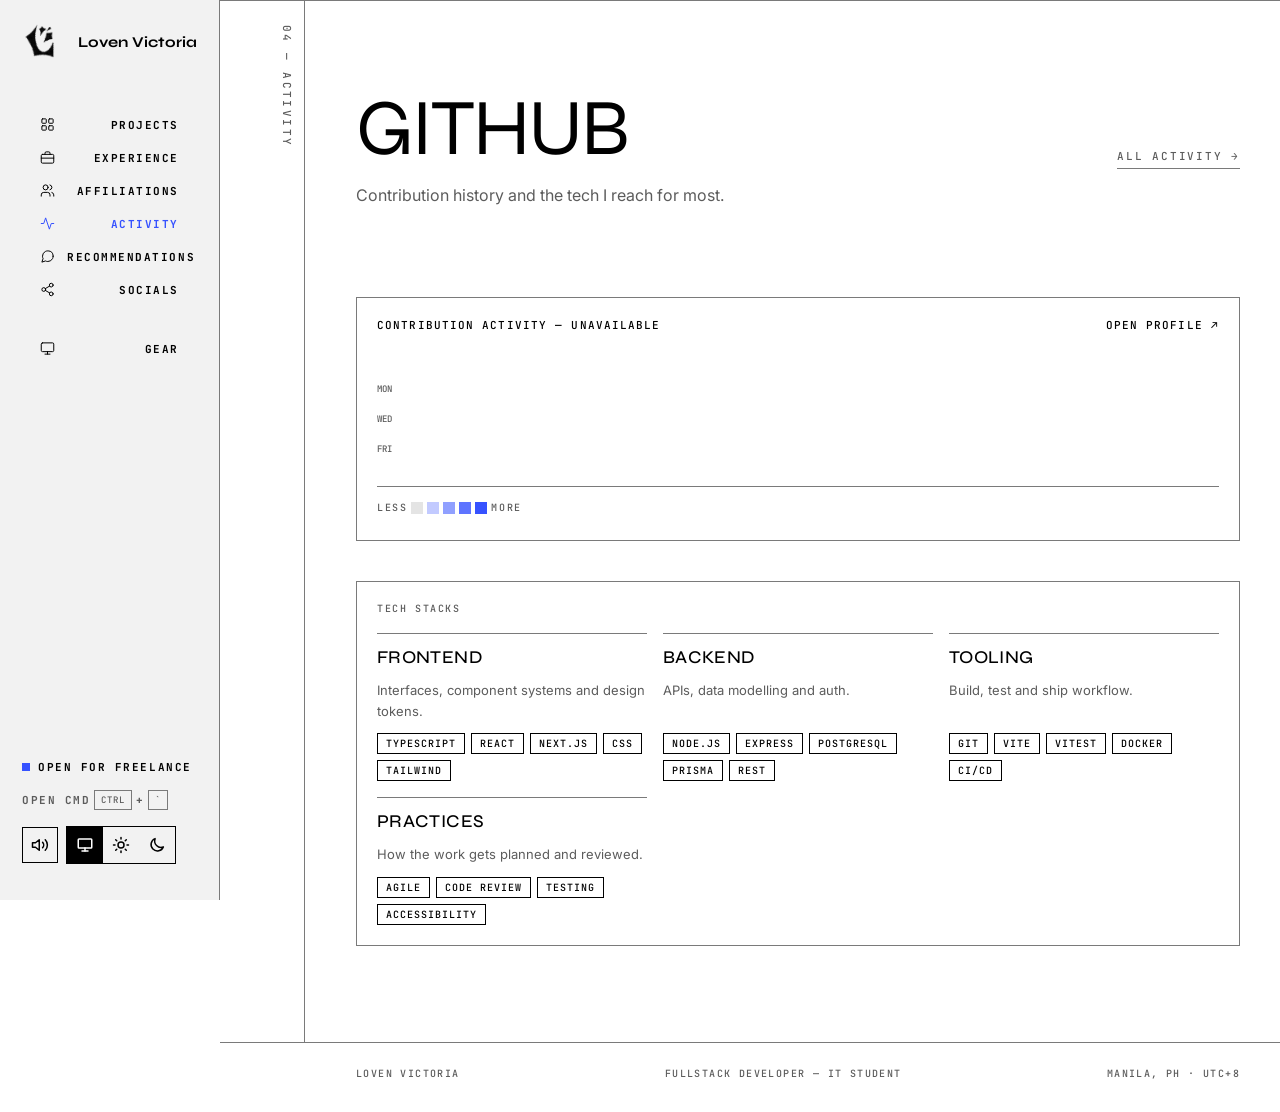
==== commit 6802843d: "hahdha" ====
--- a/html/activity.html
+++ b/html/activity.html
@@ -26,17 +26,17 @@
       </a>
 
       <nav class="menu" aria-label="Primary">
-        <a href="projects.html" data-c><span>Projects</span></a>
-        <a href="experience.html" data-c><span>Experience</span></a>
-        <a href="affiliations.html" data-c><span>Affiliations</span></a>
-        <a href="activity.html" data-c><span>Activity</span></a>
-        <a href="recommendations.html" data-c><span>Recommendations</span></a>
-        <a href="socials.html" data-c><span>Socials</span></a>
+        <a href="projects.html" data-c><svg class="ic" aria-hidden="true" focusable="false"><use href="/public/img/icons.svg#i-projects"></use></svg><span>Projects</span></a>
+        <a href="experience.html" data-c><svg class="ic" aria-hidden="true" focusable="false"><use href="/public/img/icons.svg#i-experience"></use></svg><span>Experience</span></a>
+        <a href="affiliations.html" data-c><svg class="ic" aria-hidden="true" focusable="false"><use href="/public/img/icons.svg#i-affiliations"></use></svg><span>Affiliations</span></a>
+        <a href="activity.html" data-c><svg class="ic" aria-hidden="true" focusable="false"><use href="/public/img/icons.svg#i-activity"></use></svg><span>Activity</span></a>
+        <a href="recommendations.html" data-c><svg class="ic" aria-hidden="true" focusable="false"><use href="/public/img/icons.svg#i-recommendations"></use></svg><span>Recommendations</span></a>
+        <a href="socials.html" data-c><svg class="ic" aria-hidden="true" focusable="false"><use href="/public/img/icons.svg#i-socials"></use></svg><span>Socials</span></a>
+        <a href="gear.html" data-c><svg class="ic" aria-hidden="true" focusable="false"><use href="/public/img/icons.svg#i-gear"></use></svg><span>Gear</span></a>
       </nav>
 
       <div class="side-b">
         <div class="st"><i></i>Open for freelance</div>
-
         <button class="term-open" type="button" aria-expanded="false" aria-controls="term">
           open cmd <span class="kbd">ctrl</span> + <span class="kbd">`</span>
         </button>
@@ -174,13 +174,13 @@
         <div class="term-bar" id="term-bar">
           <div class="term-dots">
             <button class="term-dot r" type="button" data-term="close" aria-label="Close terminal" title="Close">
-              <svg viewBox="0 0 12 12" aria-hidden="true"><path d="M2.5 2.5 9.5 9.5M9.5 2.5 2.5 9.5"/></svg>
+              <svg class="ic" aria-hidden="true" focusable="false"><use href="/public/img/icons.svg#i-dotClose"></use></svg>
             </button>
             <button class="term-dot y" type="button" data-term="minimise" aria-label="Minimise terminal" title="Minimise">
-              <svg viewBox="0 0 12 12" aria-hidden="true"><path d="M2.5 6h7"/></svg>
+              <svg class="ic" aria-hidden="true" focusable="false"><use href="/public/img/icons.svg#i-dotMin"></use></svg>
             </button>
             <button class="term-dot g" type="button" data-term="zoom" aria-pressed="false" aria-label="Zoom terminal" title="Zoom">
-              <svg viewBox="0 0 12 12" aria-hidden="true"><path d="M4 2.5h5.5V8"/><path d="M8 4 3.5 8.5"/></svg>
+              <svg class="ic" aria-hidden="true" focusable="false"><use href="/public/img/icons.svg#i-dotZoom"></use></svg>
             </button>
           </div>
           <span class="term-title" id="term-title">loven@loven: ~ — lvsh</span>
--- a/css/main.css
+++ b/css/main.css
@@ -204,6 +204,33 @@
   text-transform: uppercase;
 }
 
+/* All icons come from the shared sprite (/public/img/icons.svg) via <use>.
+   The sprite sets fill/stroke/linecap on its own <svg> root, but those
+   presentation attributes do not cascade into a <use> shadow tree from an
+   external file in every engine, so each context restates what it needs.
+   `currentColor` then makes the glyph follow the link or button colour,
+   which is what drives the hover and active states. */
+.ic {
+  fill: none;
+  stroke: currentColor;
+  stroke-width: 1.6;
+  stroke-linecap: round;
+  stroke-linejoin: round;
+}
+
+.menu a svg {
+  width: 15px;
+  height: 15px;
+  flex: none;
+}
+
+/* Nudge the label so the gap between icon and text matches the letter-spacing
+   the mono font applies to the caps. */
+.menu a span {
+  margin-left: auto;
+  padding-left: 12px;
+}
+
 .menu a:hover {
   color: var(--blue);
 }
@@ -212,6 +239,16 @@
 .menu a.on,
 .mnav-list a.on {
   color: var(--blue);
+}
+
+/* Gear is a secondary section rather than part of the main list, so it is set
+   apart from the entries above it. Matched on the href rather than a class
+   because the mobile drawer rebuilds its links from the sidebar markup and
+   keeps only the href and label — a class added here would not survive the
+   copy. Targeting the href separates Gear in the drawer at the same time. */
+.menu a[href$='gear.html'],
+.mnav-list a[href$='gear.html'] {
+  margin-top: 26px;
 }
 
 .side-b {
@@ -1084,6 +1121,136 @@
 .cta p {
   color: var(--dim);
   max-width: 46ch;
+}
+
+/* ==========================================================================
+   Gear
+   --------------------------------------------------------------------------
+   One continuous column of items — no tabs, no clicking, just scrolling.
+
+   Each shot is a colour image rendered monochrome by default. Hovering the
+   card (or focusing it, so keyboard users get the same reveal) drops the
+   `grayscale()` filter, so the artwork comes up in colour. The filter is what
+   does the work, so the same file serves both states — there is no second
+   image to keep in sync.
+   ========================================================================== */
+.gear-group + .gear-group {
+  margin-top: 56px;
+  border-top: 1px solid var(--line);
+  padding-top: 56px;
+}
+
+.gear-group-h {
+  display: grid;
+  grid-template-columns: 0px 1fr;
+  align-items: baseline;
+  gap: 4px 16px;
+  margin-bottom: 24px;
+}
+
+/* The number echoes the .n treatment used by the project and affiliation rows. */
+.gear-n {
+  font: 400 40px/1 var(--font-display);
+  -webkit-text-stroke: 1px currentColor;
+  color: transparent;
+}
+
+.gear-group-h h2 {
+  font: 500 24px/1.1 var(--font-display);
+  text-transform: uppercase;
+}
+
+.gear-group-h p {
+  grid-column: 2;
+  margin: 0;
+  color: var(--dim);
+  font-size: 14px;
+}
+
+.gear-grid {
+  display: grid;
+  grid-template-columns: repeat(auto-fit, minmax(240px, 1fr));
+  gap: 16px;
+}
+
+.gear-item {
+  border: 1px solid var(--line);
+  background: var(--bg);
+  padding: 20px;
+  transition: border-color 0.25s;
+}
+
+.gear-item:hover,
+.gear-item:focus-within {
+  border-color: var(--ink);
+}
+
+.gear-shot {
+  margin: 0 0 18px;
+  aspect-ratio: 4 / 3;
+  overflow: hidden;
+  background: var(--track-color);
+}
+
+.gear-shot img {
+  display: block;
+  width: 100%;
+  height: 100%;
+  object-fit: cover;
+  /* The monochrome state. 1.05 contrast keeps the line art from going flat. */
+  filter: grayscale(1) contrast(1.05);
+  transition: filter 0.45s ease, transform 0.45s cubic-bezier(0.16, 1, 0.3, 1);
+}
+
+/* Hover or keyboard focus on the card reveals the colour artwork. */
+.gear-item:hover .gear-shot img,
+.gear-item:focus-within .gear-shot img {
+  filter: grayscale(0) contrast(1);
+  transform: scale(1.04);
+}
+
+.gear-item h3 {
+  font: 500 20px/1.15 var(--font-display);
+  text-transform: uppercase;
+  margin-bottom: 10px;
+}
+
+/* Spec rows read as a definition list, so the key/value pairing is announced
+   correctly rather than as two loose strings. */
+.gear-specs {
+  margin: 0;
+}
+
+.gear-specs .sp {
+  display: flex;
+  justify-content: space-between;
+  gap: 16px;
+  border-top: 1px solid var(--line);
+  padding: 10px 0 0;
+  margin-top: 10px;
+  font: 500 10px var(--font-mono);
+  letter-spacing: 0.12em;
+  text-transform: uppercase;
+}
+
+.gear-specs dt {
+  color: var(--dim);
+}
+
+.gear-specs dd {
+  margin: 0;
+  text-align: right;
+}
+
+@media (prefers-reduced-motion: reduce) {
+  .gear-shot img {
+    transition: filter 0.2s linear;
+  }
+
+  .gear-item:hover .gear-shot img,
+  .gear-item:focus-within .gear-shot img {
+    transform: none;
+  }
 }
 
 /* ==========================================================================
@@ -1210,10 +1377,6 @@
 .mnav-icon svg {
   width: 20px;
   height: 20px;
-  fill: none;
-  stroke: currentColor;
-  stroke-width: 1.6;
-  stroke-linecap: round;
 }
 
 /* The drawer is full-bleed and sits above everything, so it is hidden with
@@ -1273,12 +1436,11 @@
 
 .mnav-list a {
   display: flex;
-  align-items: baseline;
+  align-items: center;
   justify-content: space-between;
   gap: 16px;
   padding: 18px 0;
-  border-bottom: 1px solid var(--line);
-  font: 700 clamp(22px, 7vw, 30px) / 1.1 var(--font-display);
+  font: 700 11px var(--font-mono);
   text-transform: uppercase;
   letter-spacing: 0.01em;
 }
@@ -1288,10 +1450,17 @@
   color: var(--blue);
 }
 
+/* Larger than the sidebar icons — the drawer is the primary nav on a phone. */
+.mnav-list a svg {
+  width: 20px;
+  height: 20px;
+  flex: none;
+}
+
+/* Pushes the label to the right, mirroring the sidebar's icon-then-text
+   layout while keeping the link full width for a comfortable tap target. */
 .mnav-list a span {
-  font: 500 11px var(--font-mono);
-  letter-spacing: 0.16em;
-  color: var(--dim);
+  margin-left: auto;
 }
 
 .mnav-foot {
@@ -1621,16 +1790,12 @@
     padding-left: 20px;
   }
 
-  .sec {
-    padding: 64px 20px 64px 32px;
-  }
-
   .sec-h {
     gap: 12px;
   }
 
   footer {
-    padding: 20px 20px 28px 32px;
+    padding: 20px 20px 28px;
   }
 
   .bento,
@@ -1638,14 +1803,17 @@
     grid-template-columns: 1fr;
   }
 
-  /* One project per stacked block on phones — the four-column row would
-     otherwise squeeze the title and description into unreadable slivers. */
+  /* `.pj` and `.af` both carry a number, a title block, a body and a trailing
+     meta value. Once the row collapses to two columns, every child from the
+     third onwards has to be pinned to column 2 — otherwise auto-placement drops
+     the trailing value into a fresh row under the number. */
   .pj {
     grid-template-columns: 44px 1fr;
     gap: 8px 16px;
   }
 
-  .pj .tg {
+  .pj > :nth-child(n + 3),
+  .af > :nth-child(n + 3) {
     grid-column: 2;
   }
 
@@ -1658,17 +1826,38 @@
     order: -1;
   }
 
+  /* The hero, the section headings and the stats row all share one left edge.
+     They drifted apart at 20 / 32 / 40px, so nothing lined up on a phone. */
+  .sec {
+    padding: 64px 20px 64px 20px;
+  }
+
+  .stats {
+    padding-left: 20px;
+  }
+
   .lg2 {
     min-height: 420px;
   }
 
-  .af {
+  /* The contribution graph is a fixed 860px canvas, so on a phone it stays
+     scrollable rather than being squeezed into an unreadable sliver. */
+  .gi {
+    min-width: 720px;
+  }
+
+  /* One gear card per row on phones — the auto-fit track would already collapse,
+     this just keeps the spacing consistent with the other panels. */
+  .gear-grid {
+    grid-template-columns: 1fr;
+  }
+
+  .gear-group-h {
     grid-template-columns: 44px 1fr;
-    gap: 8px 16px;
-  }
-
-  .af > :nth-child(n + 3) {
-    grid-column: 2;
+  }
+
+  .gear-n {
+    font-size: 32px;
   }
 
   /* Terminal goes full-width and docks to the bottom of the screen */
